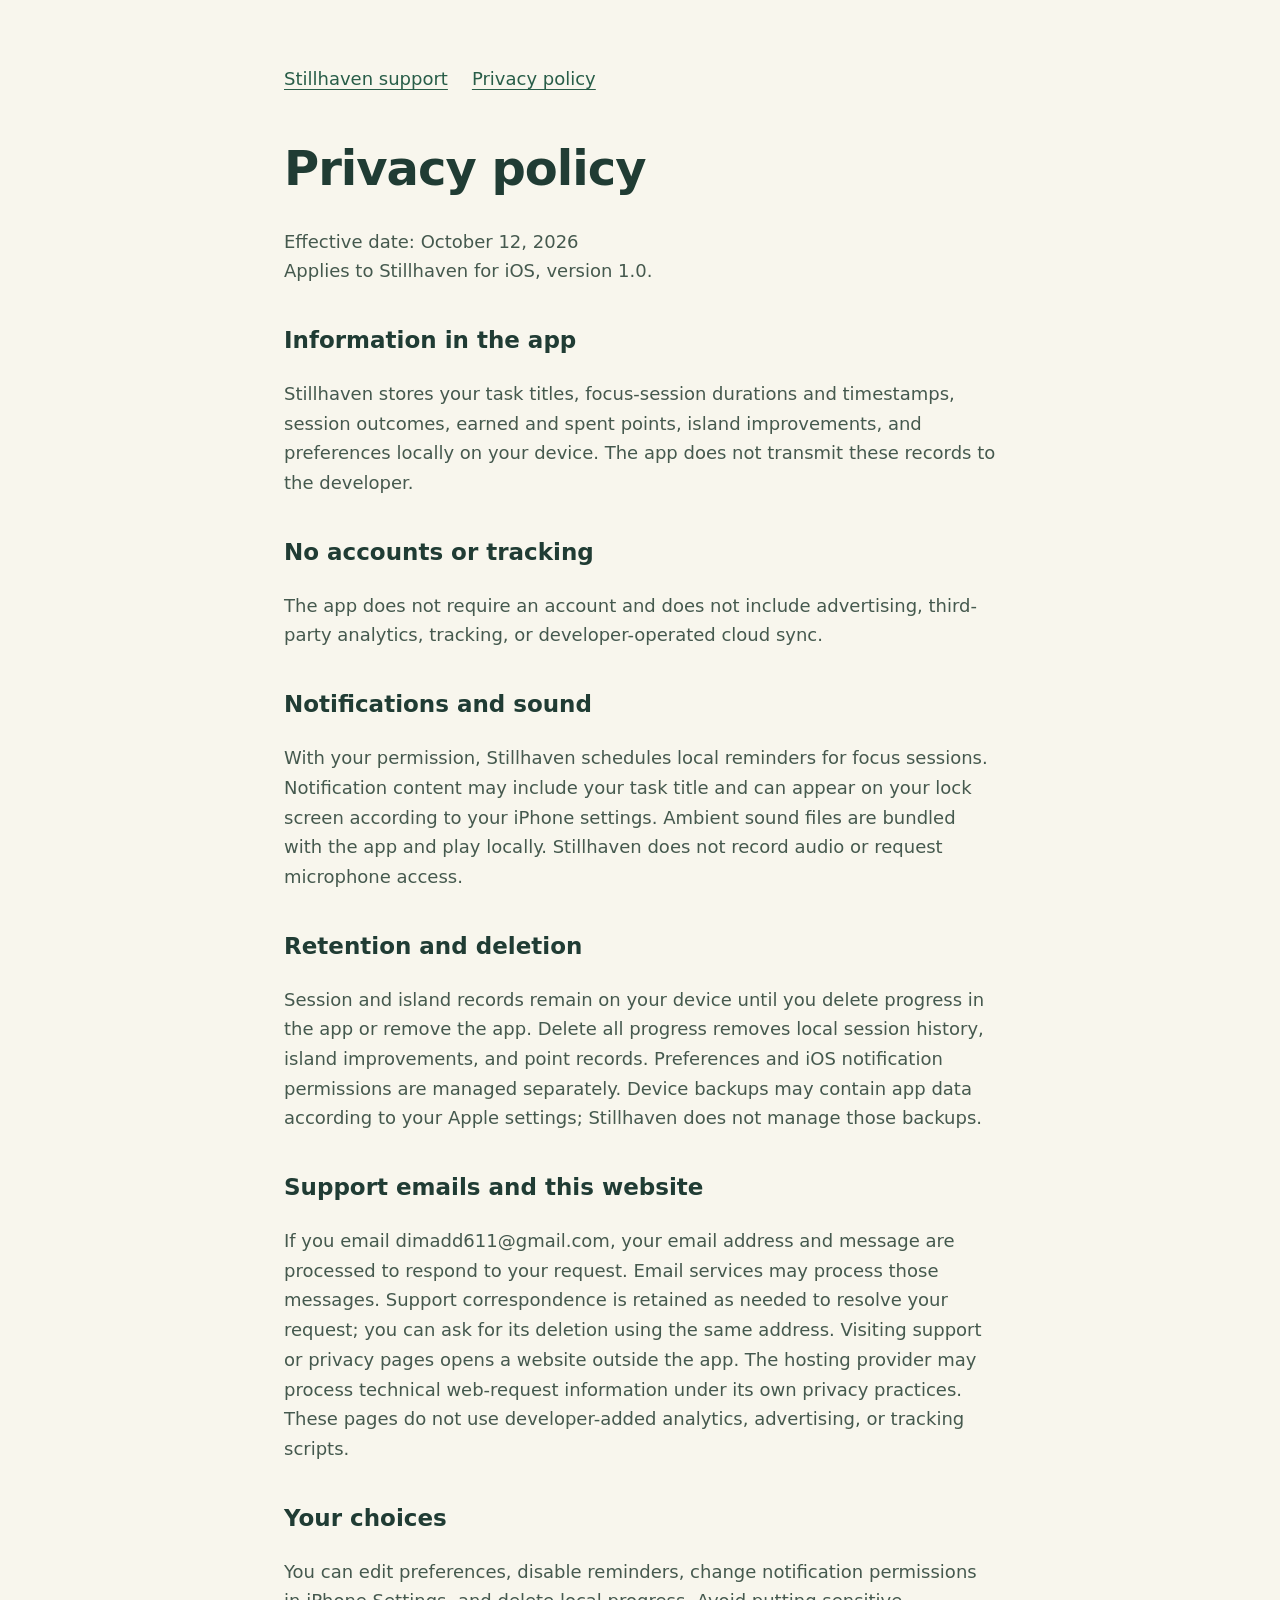
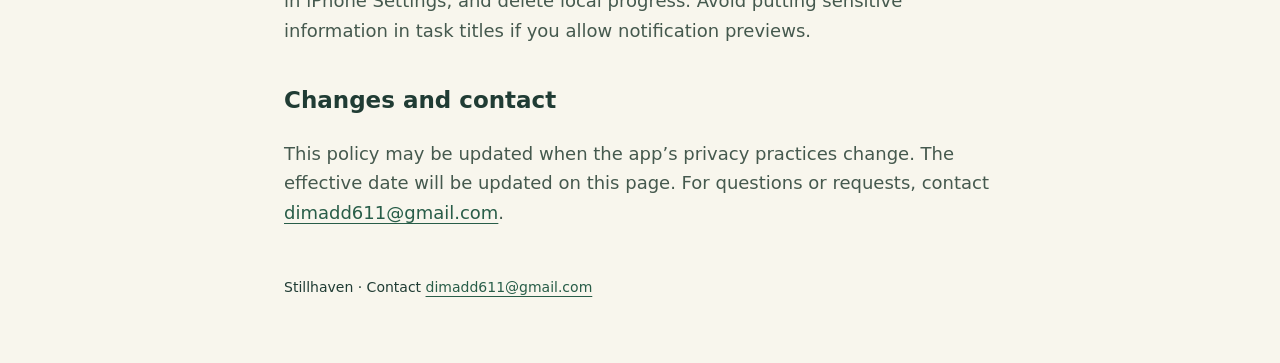
==== privacy.html @ a5668a96 "Publish Stillhaven support and privacy pages" ====
<!doctype html><html lang="en"><head><meta charset="utf-8"><meta name="viewport" content="width=device-width,initial-scale=1"><title>Privacy policy · Stillhaven</title><meta name="description" content="Stillhaven support and privacy information."><link rel="stylesheet" href="style.css"></head><body><main><nav aria-label="Main navigation"><a href="index.html">Stillhaven support</a><a href="privacy.html">Privacy policy</a></nav><h1>Privacy policy</h1><p>Effective date: October 12, 2026<br>Applies to Stillhaven for iOS, version 1.0.</p><h2>Information in the app</h2><p>Stillhaven stores your task titles, focus-session durations and timestamps, session outcomes, earned and spent points, island improvements, and preferences locally on your device. The app does not transmit these records to the developer.</p><h2>No accounts or tracking</h2><p>The app does not require an account and does not include advertising, third-party analytics, tracking, or developer-operated cloud sync.</p><h2>Notifications and sound</h2><p>With your permission, Stillhaven schedules local reminders for focus sessions. Notification content may include your task title and can appear on your lock screen according to your iPhone settings. Ambient sound files are bundled with the app and play locally. Stillhaven does not record audio or request microphone access.</p><h2>Retention and deletion</h2><p>Session and island records remain on your device until you delete progress in the app or remove the app. Delete all progress removes local session history, island improvements, and point records. Preferences and iOS notification permissions are managed separately. Device backups may contain app data according to your Apple settings; Stillhaven does not manage those backups.</p><h2>Support emails and this website</h2><p>If you email dimadd611@gmail.com, your email address and message are processed to respond to your request. Email services may process those messages. Support correspondence is retained as needed to resolve your request; you can ask for its deletion using the same address. Visiting support or privacy pages opens a website outside the app. The hosting provider may process technical web-request information under its own privacy practices. These pages do not use developer-added analytics, advertising, or tracking scripts.</p><h2>Your choices</h2><p>You can edit preferences, disable reminders, change notification permissions in iPhone Settings, and delete local progress. Avoid putting sensitive information in task titles if you allow notification previews.</p><h2>Changes and contact</h2><p>This policy may be updated when the app’s privacy practices change. The effective date will be updated on this page. For questions or requests, contact <a href="mailto:dimadd611@gmail.com">dimadd611@gmail.com</a>.</p><footer>Stillhaven · Contact <a href="mailto:dimadd611@gmail.com">dimadd611@gmail.com</a></footer></main></body></html>
---- style.css ----
*{box-sizing:border-box}body{margin:0;background:#f8f6ed;color:#203c34;font:18px/1.65 system-ui,-apple-system,sans-serif}main{max-width:760px;margin:auto;padding:64px 24px}nav{display:flex;gap:24px;flex-wrap:wrap;margin-bottom:48px}a{color:#285d48;text-underline-offset:4px}h1{font-size:clamp(32px,6vw,48px);line-height:1.1;letter-spacing:-1px}h2{font-size:23px;margin-top:36px}p,li{color:#45594e}.card{padding:28px;background:#eeeee2;border-radius:24px}footer{margin-top:48px;font-size:14px}a:focus-visible{outline:3px solid #285d48;outline-offset:5px}
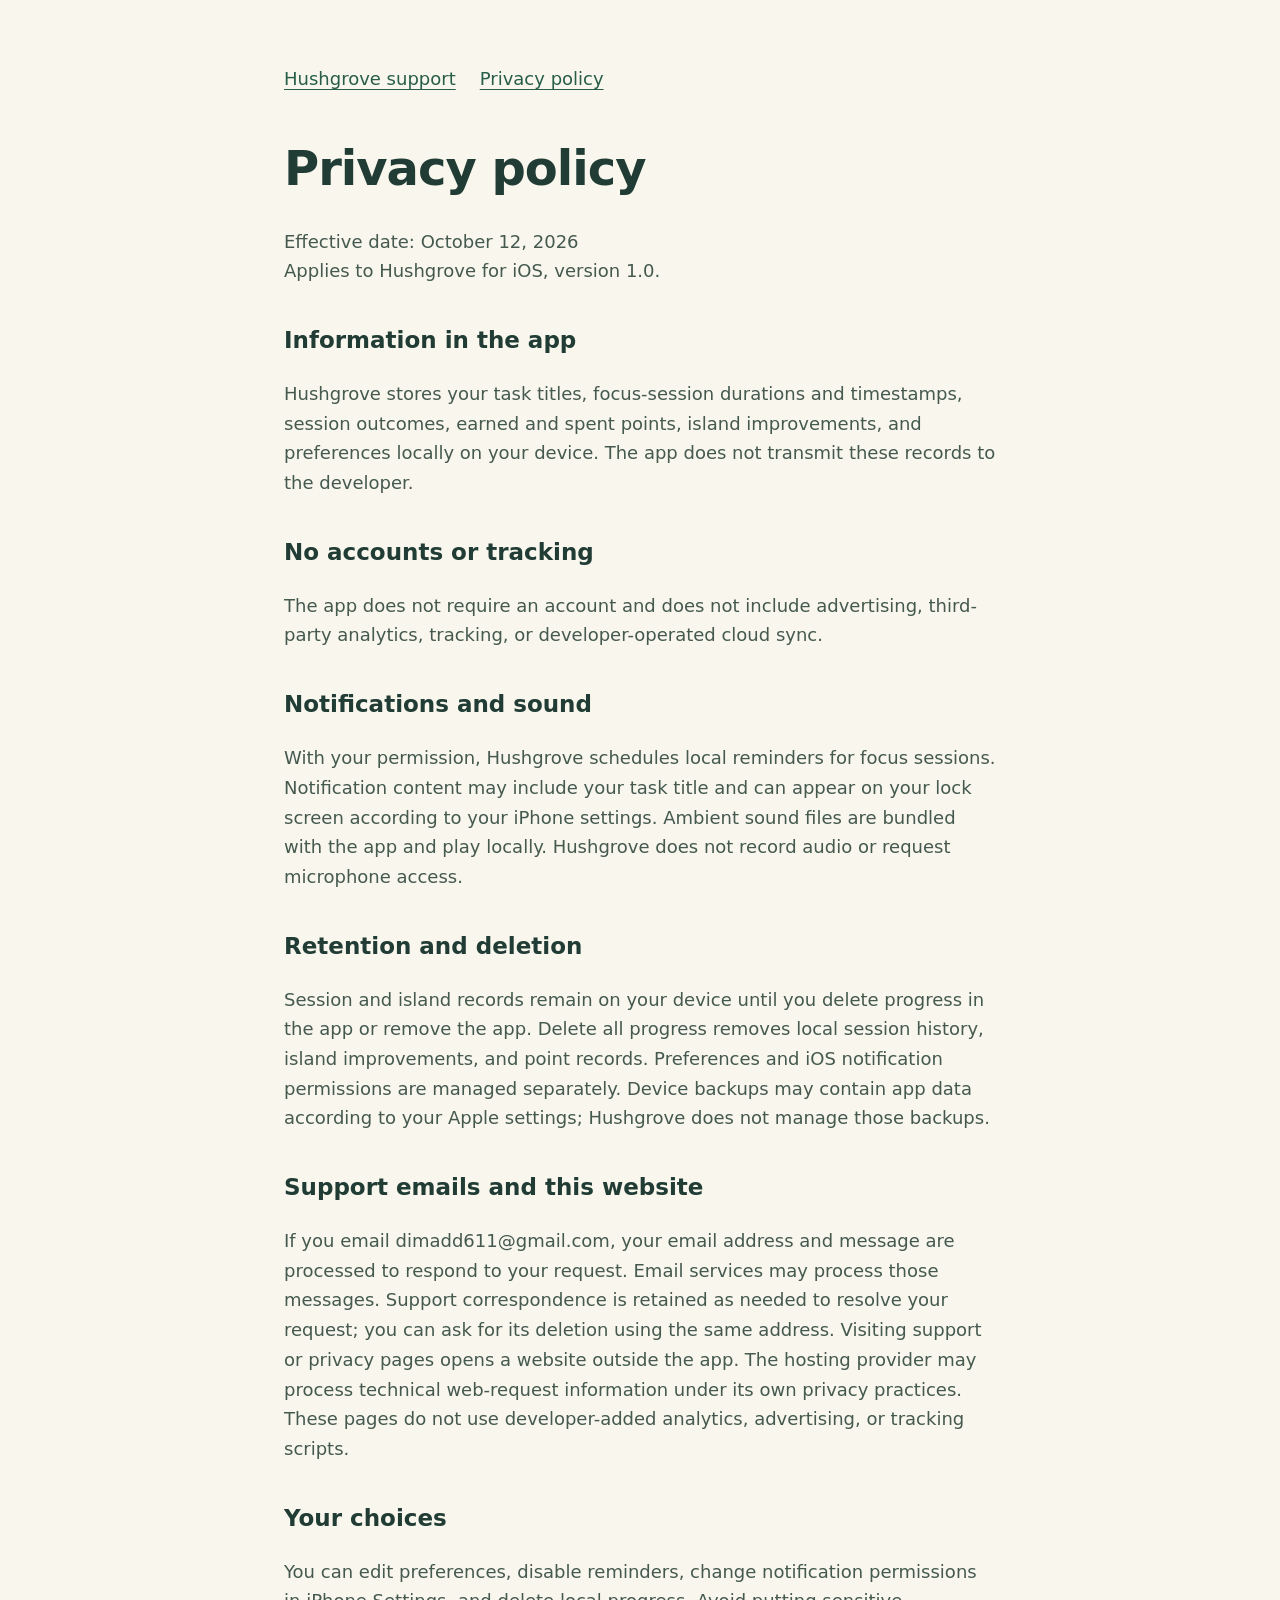
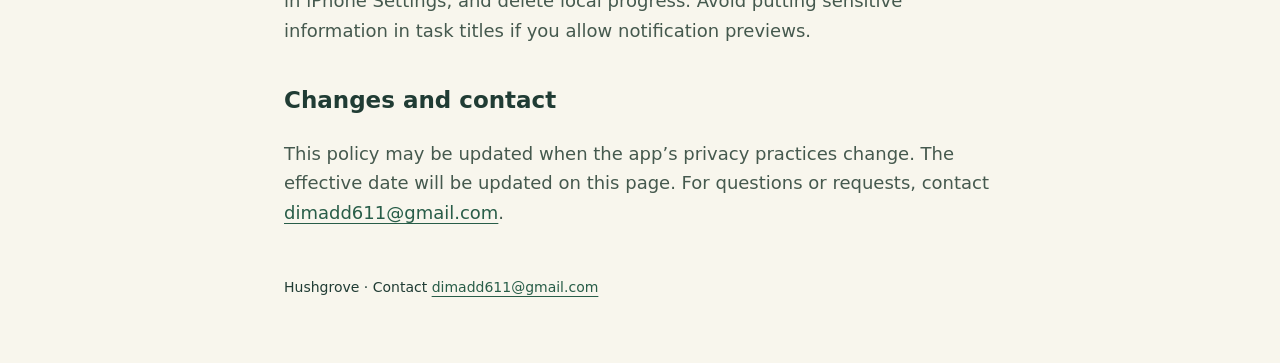
==== commit c15e9432: "Rename public support pages to Hushgrove" ====
--- a/privacy.html
+++ b/privacy.html
@@ -1 +1 @@
-<!doctype html><html lang="en"><head><meta charset="utf-8"><meta name="viewport" content="width=device-width,initial-scale=1"><title>Privacy policy · Stillhaven</title><meta name="description" content="Stillhaven support and privacy information."><link rel="stylesheet" href="style.css"></head><body><main><nav aria-label="Main navigation"><a href="index.html">Stillhaven support</a><a href="privacy.html">Privacy policy</a></nav><h1>Privacy policy</h1><p>Effective date: October 12, 2026<br>Applies to Stillhaven for iOS, version 1.0.</p><h2>Information in the app</h2><p>Stillhaven stores your task titles, focus-session durations and timestamps, session outcomes, earned and spent points, island improvements, and preferences locally on your device. The app does not transmit these records to the developer.</p><h2>No accounts or tracking</h2><p>The app does not require an account and does not include advertising, third-party analytics, tracking, or developer-operated cloud sync.</p><h2>Notifications and sound</h2><p>With your permission, Stillhaven schedules local reminders for focus sessions. Notification content may include your task title and can appear on your lock screen according to your iPhone settings. Ambient sound files are bundled with the app and play locally. Stillhaven does not record audio or request microphone access.</p><h2>Retention and deletion</h2><p>Session and island records remain on your device until you delete progress in the app or remove the app. Delete all progress removes local session history, island improvements, and point records. Preferences and iOS notification permissions are managed separately. Device backups may contain app data according to your Apple settings; Stillhaven does not manage those backups.</p><h2>Support emails and this website</h2><p>If you email dimadd611@gmail.com, your email address and message are processed to respond to your request. Email services may process those messages. Support correspondence is retained as needed to resolve your request; you can ask for its deletion using the same address. Visiting support or privacy pages opens a website outside the app. The hosting provider may process technical web-request information under its own privacy practices. These pages do not use developer-added analytics, advertising, or tracking scripts.</p><h2>Your choices</h2><p>You can edit preferences, disable reminders, change notification permissions in iPhone Settings, and delete local progress. Avoid putting sensitive information in task titles if you allow notification previews.</p><h2>Changes and contact</h2><p>This policy may be updated when the app’s privacy practices change. The effective date will be updated on this page. For questions or requests, contact <a href="mailto:dimadd611@gmail.com">dimadd611@gmail.com</a>.</p><footer>Stillhaven · Contact <a href="mailto:dimadd611@gmail.com">dimadd611@gmail.com</a></footer></main></body></html>+<!doctype html><html lang="en"><head><meta charset="utf-8"><meta name="viewport" content="width=device-width,initial-scale=1"><title>Privacy policy · Hushgrove</title><meta name="description" content="Hushgrove support and privacy information."><link rel="stylesheet" href="style.css"></head><body><main><nav aria-label="Main navigation"><a href="index.html">Hushgrove support</a><a href="privacy.html">Privacy policy</a></nav><h1>Privacy policy</h1><p>Effective date: October 12, 2026<br>Applies to Hushgrove for iOS, version 1.0.</p><h2>Information in the app</h2><p>Hushgrove stores your task titles, focus-session durations and timestamps, session outcomes, earned and spent points, island improvements, and preferences locally on your device. The app does not transmit these records to the developer.</p><h2>No accounts or tracking</h2><p>The app does not require an account and does not include advertising, third-party analytics, tracking, or developer-operated cloud sync.</p><h2>Notifications and sound</h2><p>With your permission, Hushgrove schedules local reminders for focus sessions. Notification content may include your task title and can appear on your lock screen according to your iPhone settings. Ambient sound files are bundled with the app and play locally. Hushgrove does not record audio or request microphone access.</p><h2>Retention and deletion</h2><p>Session and island records remain on your device until you delete progress in the app or remove the app. Delete all progress removes local session history, island improvements, and point records. Preferences and iOS notification permissions are managed separately. Device backups may contain app data according to your Apple settings; Hushgrove does not manage those backups.</p><h2>Support emails and this website</h2><p>If you email dimadd611@gmail.com, your email address and message are processed to respond to your request. Email services may process those messages. Support correspondence is retained as needed to resolve your request; you can ask for its deletion using the same address. Visiting support or privacy pages opens a website outside the app. The hosting provider may process technical web-request information under its own privacy practices. These pages do not use developer-added analytics, advertising, or tracking scripts.</p><h2>Your choices</h2><p>You can edit preferences, disable reminders, change notification permissions in iPhone Settings, and delete local progress. Avoid putting sensitive information in task titles if you allow notification previews.</p><h2>Changes and contact</h2><p>This policy may be updated when the app’s privacy practices change. The effective date will be updated on this page. For questions or requests, contact <a href="mailto:dimadd611@gmail.com">dimadd611@gmail.com</a>.</p><footer>Hushgrove · Contact <a href="mailto:dimadd611@gmail.com">dimadd611@gmail.com</a></footer></main></body></html>
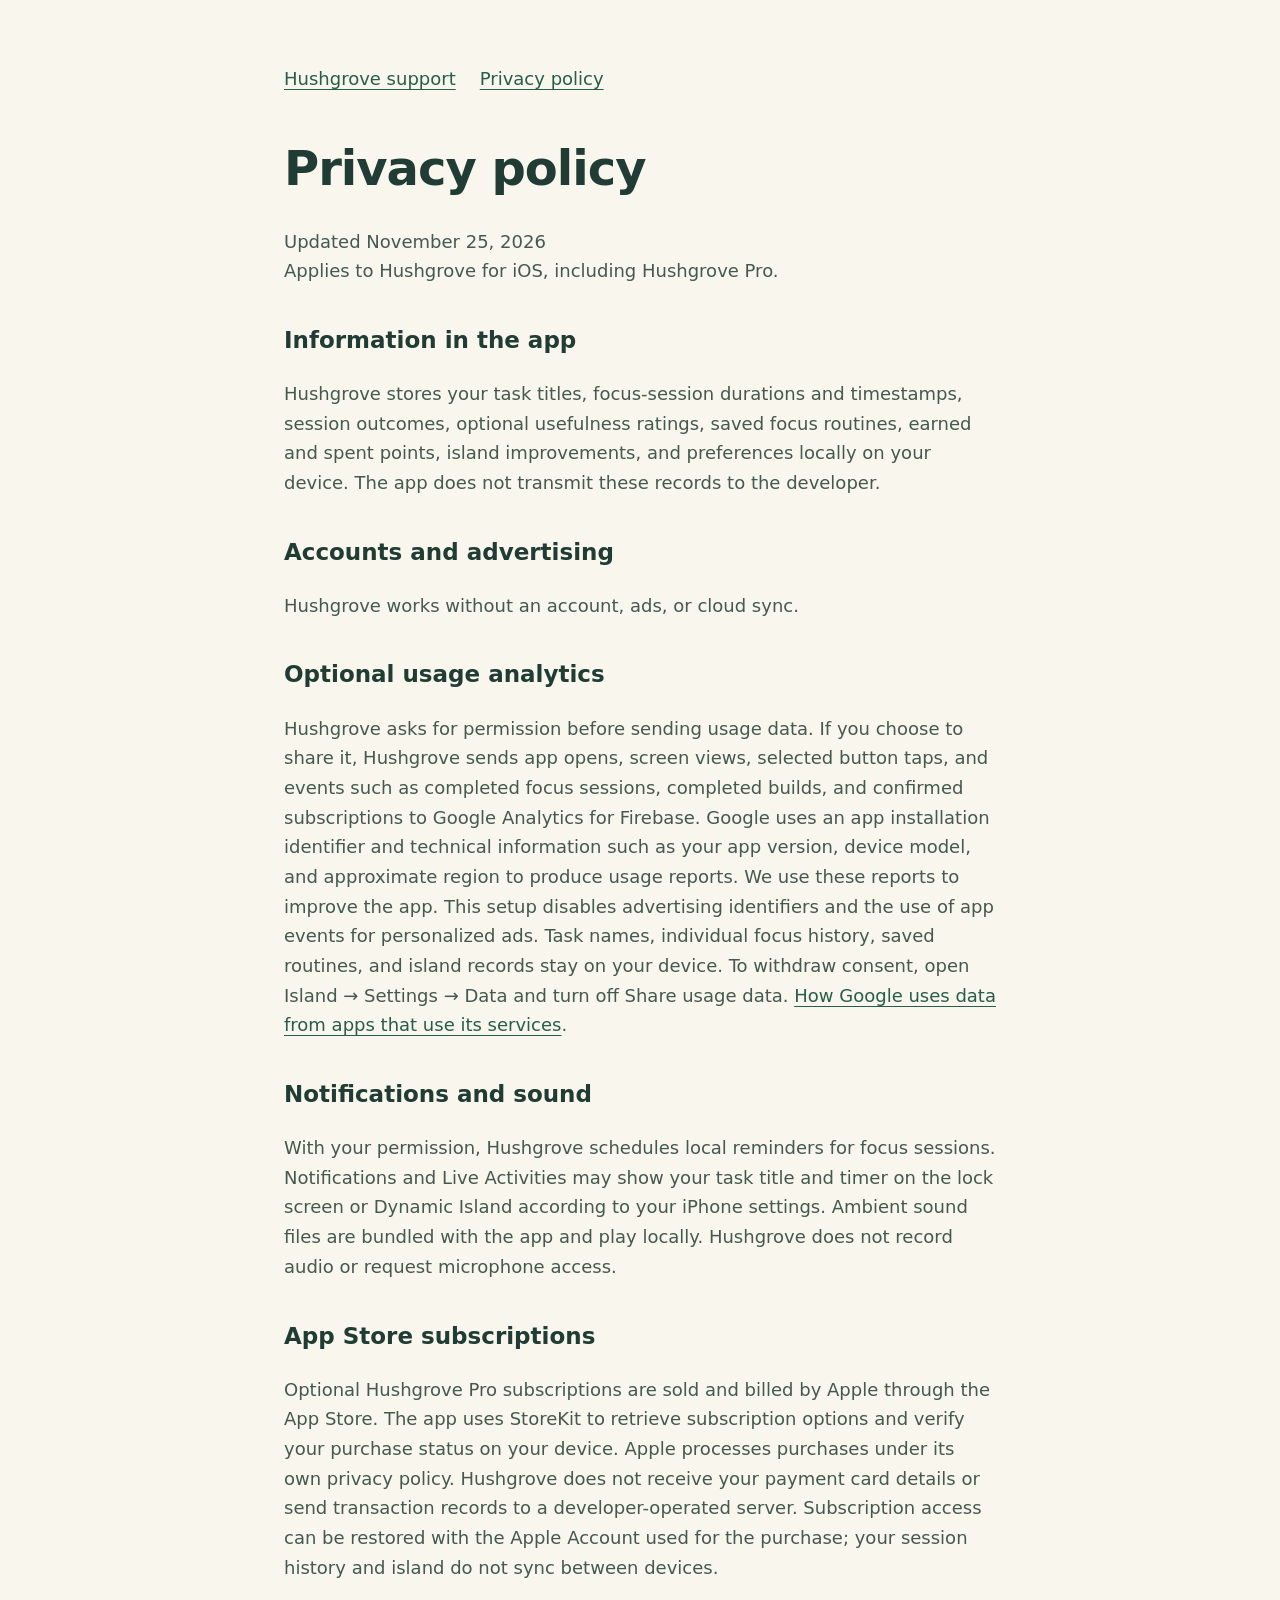
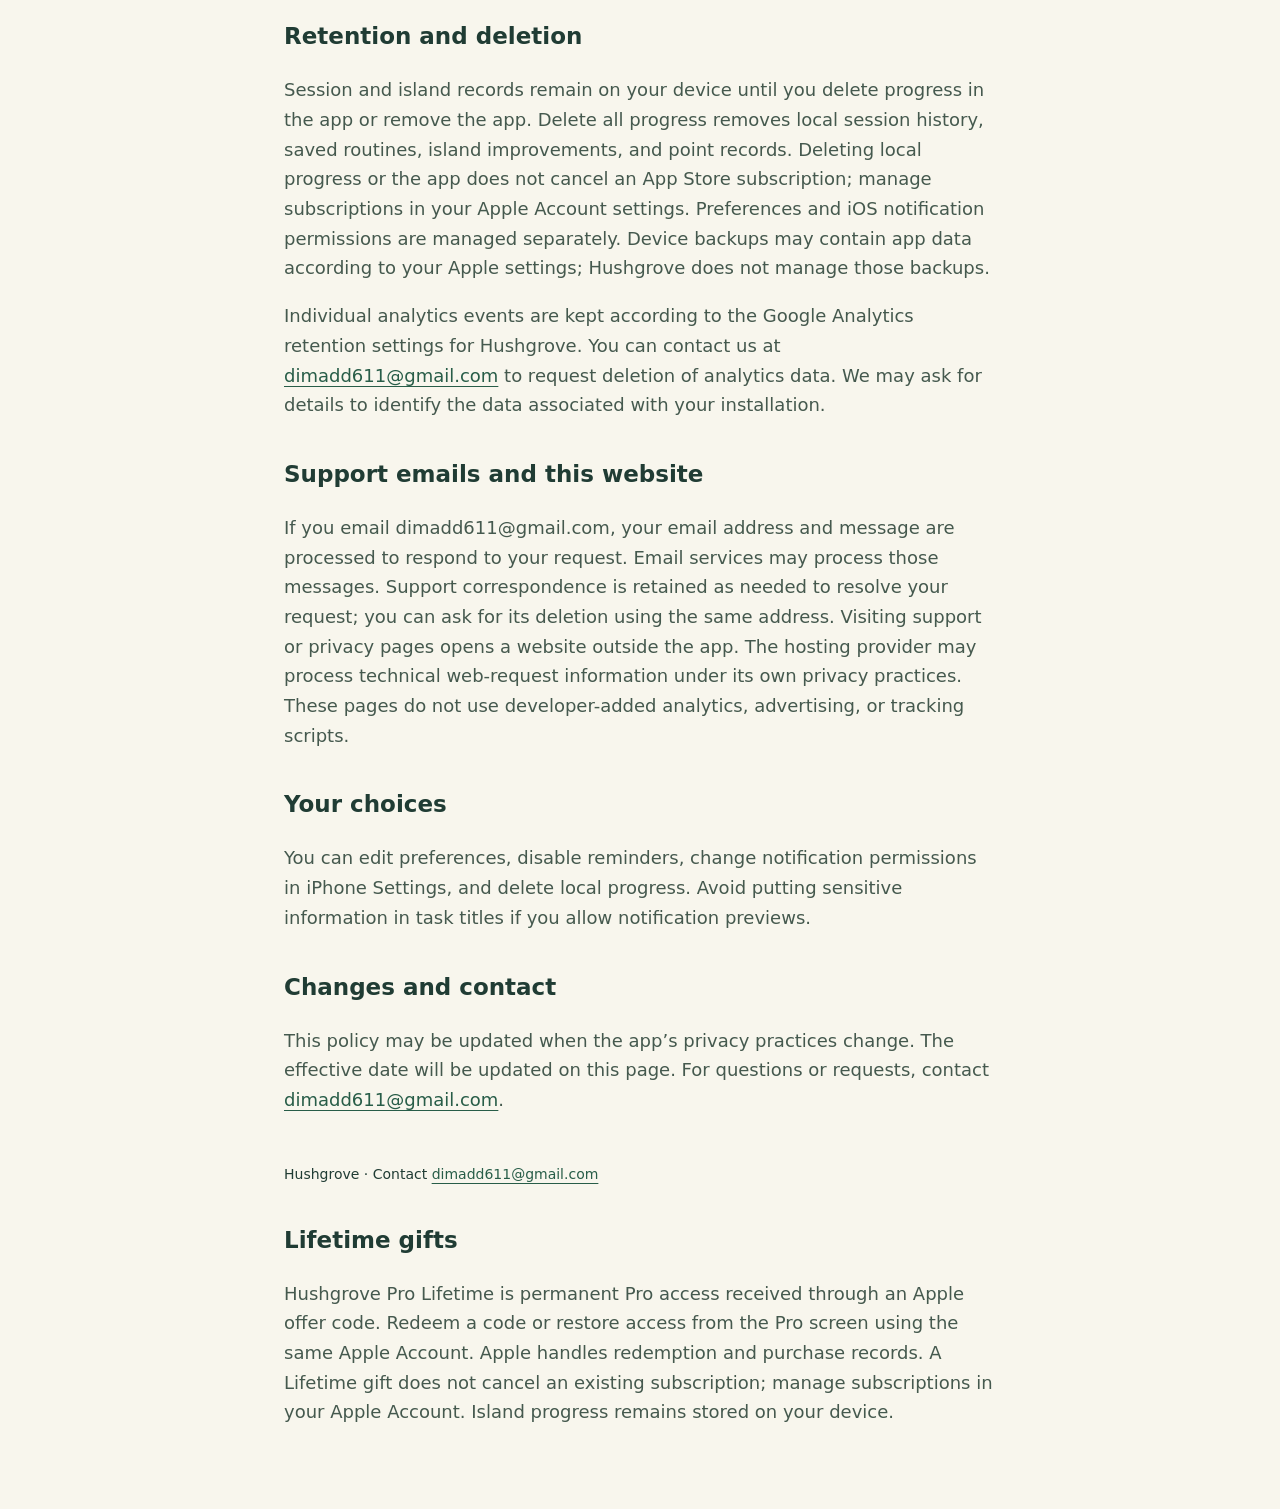
==== commit 688819ee: "Update privacy.html" ====
--- a/privacy.html
+++ b/privacy.html
@@ -1 +1,2 @@
-<!doctype html><html lang="en"><head><meta charset="utf-8"><meta name="viewport" content="width=device-width,initial-scale=1"><title>Privacy policy · Hushgrove</title><meta name="description" content="Hushgrove support and privacy information."><link rel="stylesheet" href="style.css"></head><body><main><nav aria-label="Main navigation"><a href="index.html">Hushgrove support</a><a href="privacy.html">Privacy policy</a></nav><h1>Privacy policy</h1><p>Effective date: October 12, 2026<br>Applies to Hushgrove for iOS, version 1.0.</p><h2>Information in the app</h2><p>Hushgrove stores your task titles, focus-session durations and timestamps, session outcomes, earned and spent points, island improvements, and preferences locally on your device. The app does not transmit these records to the developer.</p><h2>No accounts or tracking</h2><p>The app does not require an account and does not include advertising, third-party analytics, tracking, or developer-operated cloud sync.</p><h2>Notifications and sound</h2><p>With your permission, Hushgrove schedules local reminders for focus sessions. Notification content may include your task title and can appear on your lock screen according to your iPhone settings. Ambient sound files are bundled with the app and play locally. Hushgrove does not record audio or request microphone access.</p><h2>Retention and deletion</h2><p>Session and island records remain on your device until you delete progress in the app or remove the app. Delete all progress removes local session history, island improvements, and point records. Preferences and iOS notification permissions are managed separately. Device backups may contain app data according to your Apple settings; Hushgrove does not manage those backups.</p><h2>Support emails and this website</h2><p>If you email dimadd611@gmail.com, your email address and message are processed to respond to your request. Email services may process those messages. Support correspondence is retained as needed to resolve your request; you can ask for its deletion using the same address. Visiting support or privacy pages opens a website outside the app. The hosting provider may process technical web-request information under its own privacy practices. These pages do not use developer-added analytics, advertising, or tracking scripts.</p><h2>Your choices</h2><p>You can edit preferences, disable reminders, change notification permissions in iPhone Settings, and delete local progress. Avoid putting sensitive information in task titles if you allow notification previews.</p><h2>Changes and contact</h2><p>This policy may be updated when the app’s privacy practices change. The effective date will be updated on this page. For questions or requests, contact <a href="mailto:dimadd611@gmail.com">dimadd611@gmail.com</a>.</p><footer>Hushgrove · Contact <a href="mailto:dimadd611@gmail.com">dimadd611@gmail.com</a></footer></main></body></html>+<!doctype html><html lang="en"><head><meta charset="utf-8"><meta name="viewport" content="width=device-width,initial-scale=1"><title>Privacy policy · Hushgrove</title><meta name="description" content="Hushgrove support and privacy information."><link rel="stylesheet" href="style.css"></head><body><main><nav aria-label="Main navigation"><a href="index.html">Hushgrove support</a><a href="privacy.html">Privacy policy</a></nav><h1>Privacy policy</h1><p>Updated November 25, 2026<br>Applies to Hushgrove for iOS, including Hushgrove Pro.</p><h2>Information in the app</h2><p>Hushgrove stores your task titles, focus-session durations and timestamps, session outcomes, optional usefulness ratings, saved focus routines, earned and spent points, island improvements, and preferences locally on your device. The app does not transmit these records to the developer.</p><h2>Accounts and advertising</h2><p>Hushgrove works without an account, ads, or cloud sync.</p><h2>Optional usage analytics</h2><p>Hushgrove asks for permission before sending usage data. If you choose to share it, Hushgrove sends app opens, screen views, selected button taps, and events such as completed focus sessions, completed builds, and confirmed subscriptions to Google Analytics for Firebase. Google uses an app installation identifier and technical information such as your app version, device model, and approximate region to produce usage reports. We use these reports to improve the app. This setup disables advertising identifiers and the use of app events for personalized ads. Task names, individual focus history, saved routines, and island records stay on your device. To withdraw consent, open Island → Settings → Data and turn off Share usage data. <a href="https://policies.google.com/technologies/partner-sites">How Google uses data from apps that use its services</a>.</p><h2>Notifications and sound</h2><p>With your permission, Hushgrove schedules local reminders for focus sessions. Notifications and Live Activities may show your task title and timer on the lock screen or Dynamic Island according to your iPhone settings. Ambient sound files are bundled with the app and play locally. Hushgrove does not record audio or request microphone access.</p><h2>App Store subscriptions</h2><p>Optional Hushgrove Pro subscriptions are sold and billed by Apple through the App Store. The app uses StoreKit to retrieve subscription options and verify your purchase status on your device. Apple processes purchases under its own privacy policy. Hushgrove does not receive your payment card details or send transaction records to a developer-operated server. Subscription access can be restored with the Apple Account used for the purchase; your session history and island do not sync between devices.</p><h2>Retention and deletion</h2><p>Session and island records remain on your device until you delete progress in the app or remove the app. Delete all progress removes local session history, saved routines, island improvements, and point records. Deleting local progress or the app does not cancel an App Store subscription; manage subscriptions in your Apple Account settings. Preferences and iOS notification permissions are managed separately. Device backups may contain app data according to your Apple settings; Hushgrove does not manage those backups.</p><p>Individual analytics events are kept according to the Google Analytics retention settings for Hushgrove. You can contact us at <a href="mailto:dimadd611@gmail.com">dimadd611@gmail.com</a> to request deletion of analytics data. We may ask for details to identify the data associated with your installation.</p><h2>Support emails and this website</h2><p>If you email dimadd611@gmail.com, your email address and message are processed to respond to your request. Email services may process those messages. Support correspondence is retained as needed to resolve your request; you can ask for its deletion using the same address. Visiting support or privacy pages opens a website outside the app. The hosting provider may process technical web-request information under its own privacy practices. These pages do not use developer-added analytics, advertising, or tracking scripts.</p><h2>Your choices</h2><p>You can edit preferences, disable reminders, change notification permissions in iPhone Settings, and delete local progress. Avoid putting sensitive information in task titles if you allow notification previews.</p><h2>Changes and contact</h2><p>This policy may be updated when the app’s privacy practices change. The effective date will be updated on this page. For questions or requests, contact <a href="mailto:dimadd611@gmail.com">dimadd611@gmail.com</a>.</p><footer>Hushgrove · Contact <a href="mailto:dimadd611@gmail.com">dimadd611@gmail.com</a></footer><section><h2>Lifetime gifts</h2><p>Hushgrove Pro Lifetime is permanent Pro access received through an Apple offer code. Redeem a code or restore access from the Pro screen using the same Apple Account. Apple handles redemption and purchase records. A Lifetime gift does not cancel an existing subscription; manage subscriptions in your Apple Account. Island progress remains stored on your device.</p></section>
+</main></body></html>
